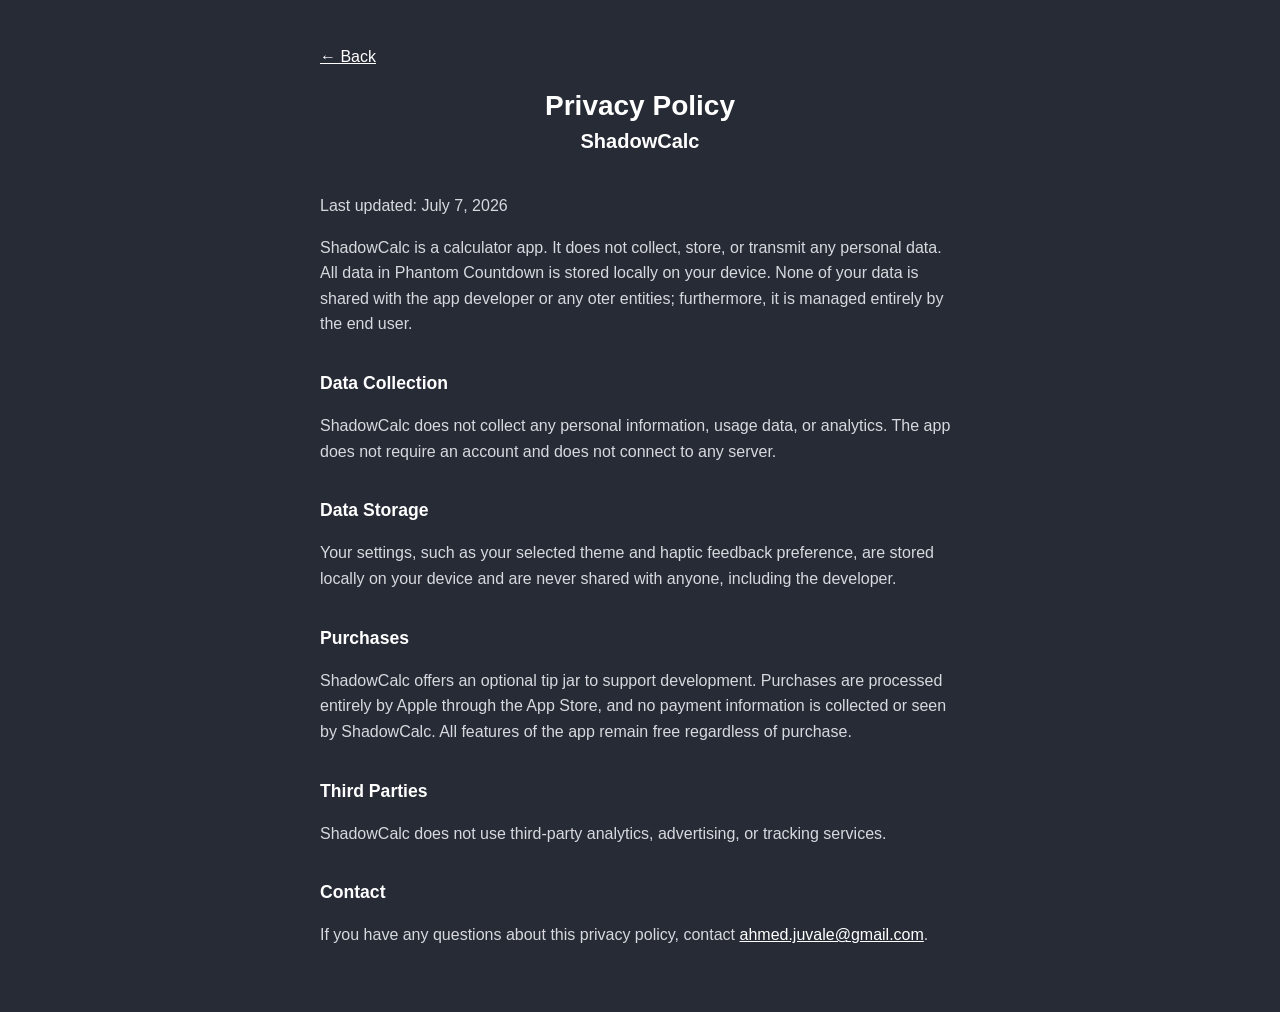
==== privacy.html @ 47352aea "feat: implemented site" ====
<!DOCTYPE html>
<html lang="en">
<head>
  <meta charset="UTF-8" />
  <meta name="viewport" content="width=device-width, initial-scale=1.0" />
  <title>Privacy Policy — ShadowCalc</title>
  <link rel="apple-touch-icon" href="assets/favicon-180.png" />
  <link rel="icon" href="assets/app-icon.png" />
  <link rel="stylesheet" href="style.css" />
  <style>
    .policy {
      max-width: 640px;
      text-align: left;
      line-height: 1.6;
    }
    .policy h2 {
      font-size: 1.1rem;
      margin-top: 32px;
    }
    .policy p {
      color: #d7d9de;
    }
    .back-link {
      color: #ffffff;
      text-decoration: underline;
      align-self: flex-start;
      margin-bottom: 24px;
      display: inline-block;
    }
  </style>
</head>
<body>
  <main class="page">
    <a class="back-link" href="index.html">&larr; Back</a>
    <h1 class="name" style="font-size: 1.75rem;">Privacy Policy</h1>
    <p class="title" style="margin-bottom: 24px;">ShadowCalc</p>

    <div class="policy">
      <p>Last updated: July 7, 2026</p>

      <p>ShadowCalc is a calculator app. It does not collect, store, or transmit any personal data. All data in Phantom Countdown is stored locally on your device. None of your data is shared with the app developer or any oter entities; furthermore, it is managed entirely by the end user.</p>

      <h2>Data Collection</h2>
      <p>ShadowCalc does not collect any personal information, usage data, or analytics. The app does not require an account and does not connect to any server.</p>

      <h2>Data Storage</h2>
      <p>Your settings, such as your selected theme and haptic feedback preference, are stored locally on your device and are never shared with anyone, including the developer.</p>

      <h2>Purchases</h2>
      <p>ShadowCalc offers an optional tip jar to support development. Purchases are processed entirely by Apple through the App Store, and no payment information is collected or seen by ShadowCalc. All features of the app remain free regardless of purchase.</p>

      <h2>Third Parties</h2>
      <p>ShadowCalc does not use third-party analytics, advertising, or tracking services.</p>

      <h2>Contact</h2>
      <p>If you have any questions about this privacy policy, contact <a href="mailto:ahmed.juvale@gmail.com" style="color:#fff;">ahmed.juvale@gmail.com</a>.</p>
    </div>
  </main>
</body>
</html>
---- style.css ----
:root {
  color-scheme: dark;
}

* {
  box-sizing: border-box;
}

body {
  margin: 0;
  min-height: 100vh;
  display: flex;
  align-items: center;
  justify-content: center;
  background: #262b36;
  font-family: -apple-system, BlinkMacSystemFont, "Helvetica Neue", Arial, sans-serif;
  color: #ffffff;
}

.page {
  display: flex;
  flex-direction: column;
  align-items: center;
  text-align: center;
  padding: 48px 24px;
}

.name {
  font-size: 2.25rem;
  font-weight: 700;
  margin: 0 0 8px;
}

.title {
  font-size: 1.25rem;
  font-weight: 700;
  margin: 0 0 32px;
  color: #ffffff;
}

.app-icon {
  width: 180px;
  height: 180px;
  border-radius: 32px;
  box-shadow: 0 10px 30px rgba(0, 0, 0, 0.4);
  margin-bottom: 24px;
}

.app-name {
  font-size: 1.5rem;
  margin: 0 0 20px;
}

.badge-link {
  display: inline-block;
  margin-bottom: 16px;
}

.badge {
  height: 40px;
}

.privacy-link {
  color: #ffffff;
  text-decoration: underline;
  font-size: 0.95rem;
}
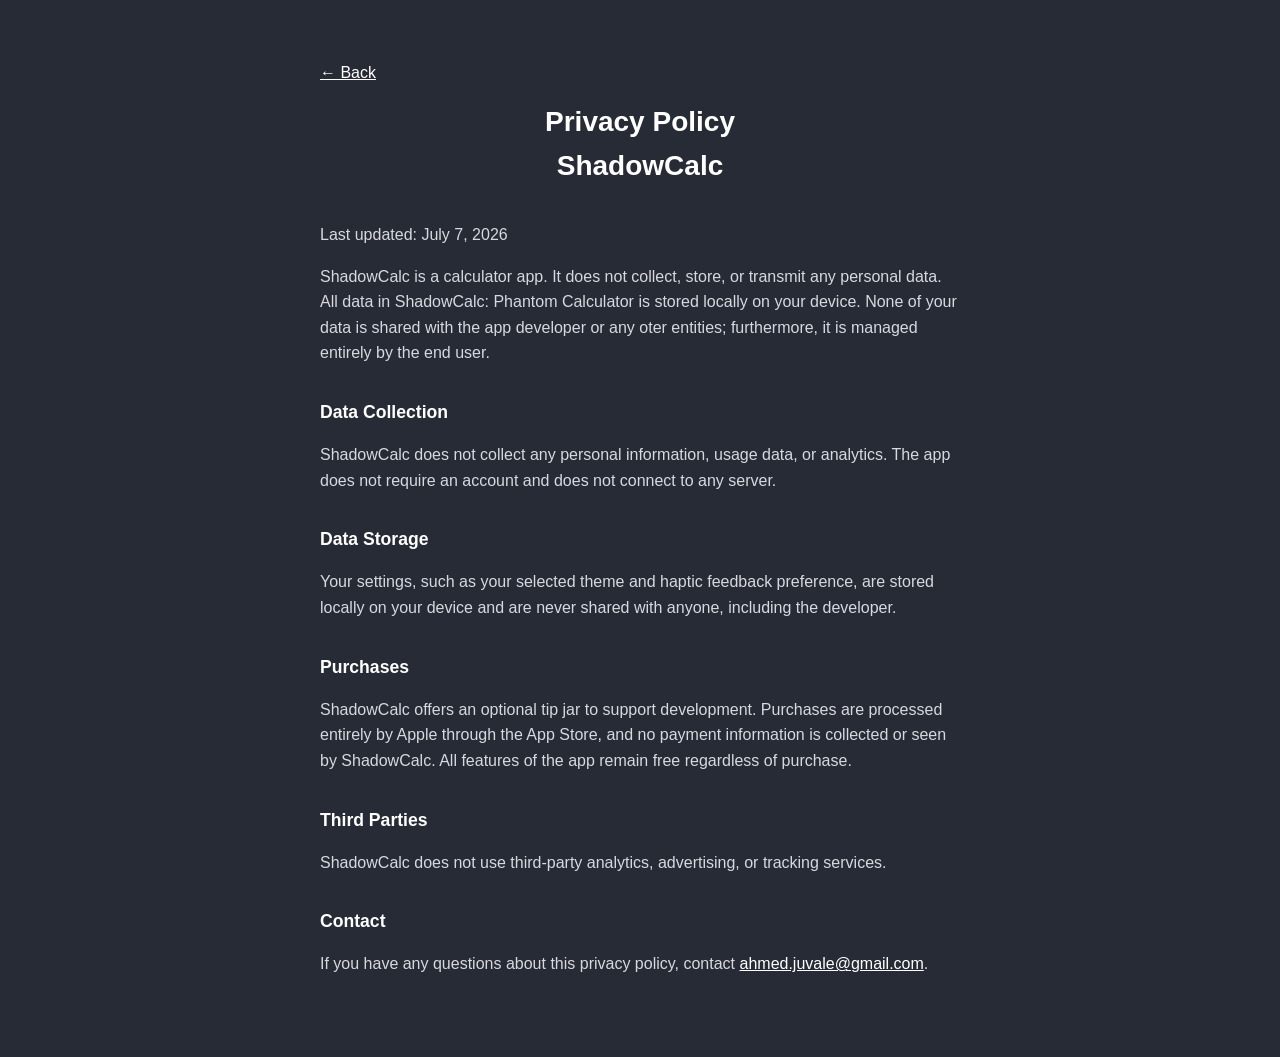
==== commit a3147d3f: "chore: typo" ====
--- a/privacy.html
+++ b/privacy.html
@@ -38,7 +38,7 @@
     <div class="policy">
       <p>Last updated: July 7, 2026</p>
 
-      <p>ShadowCalc is a calculator app. It does not collect, store, or transmit any personal data. All data in Phantom Countdown is stored locally on your device. None of your data is shared with the app developer or any oter entities; furthermore, it is managed entirely by the end user.</p>
+      <p>ShadowCalc is a calculator app. It does not collect, store, or transmit any personal data. All data in ShadowCalc: Phantom Calculator is stored locally on your device. None of your data is shared with the app developer or any oter entities; furthermore, it is managed entirely by the end user.</p>
 
       <h2>Data Collection</h2>
       <p>ShadowCalc does not collect any personal information, usage data, or analytics. The app does not require an account and does not connect to any server.</p>
--- a/style.css
+++ b/style.css
@@ -22,42 +22,43 @@
   flex-direction: column;
   align-items: center;
   text-align: center;
-  padding: 48px 24px;
+  padding: 64px 32px;
+  max-width: 720px;
 }
 
 .name {
-  font-size: 2.25rem;
+  font-size: 3.5rem;
   font-weight: 700;
-  margin: 0 0 8px;
+  margin: 0 0 12px;
 }
 
 .title {
-  font-size: 1.25rem;
+  font-size: 1.75rem;
   font-weight: 700;
-  margin: 0 0 32px;
+  margin: 0 0 48px;
   color: #ffffff;
 }
 
 .app-icon {
-  width: 180px;
-  height: 180px;
-  border-radius: 32px;
-  box-shadow: 0 10px 30px rgba(0, 0, 0, 0.4);
-  margin-bottom: 24px;
+  width: 280px;
+  height: 280px;
+  border-radius: 48px;
+  box-shadow: 0 16px 40px rgba(0, 0, 0, 0.4);
+  margin-bottom: 32px;
 }
 
 .app-name {
-  font-size: 1.5rem;
-  margin: 0 0 20px;
+  font-size: 2rem;
+  margin: 0 0 28px;
 }
 
 .badge-link {
   display: inline-block;
-  margin-bottom: 16px;
+  margin-bottom: 20px;
 }
 
 .badge {
-  height: 40px;
+  height: 56px;
 }
 
 .privacy-link {
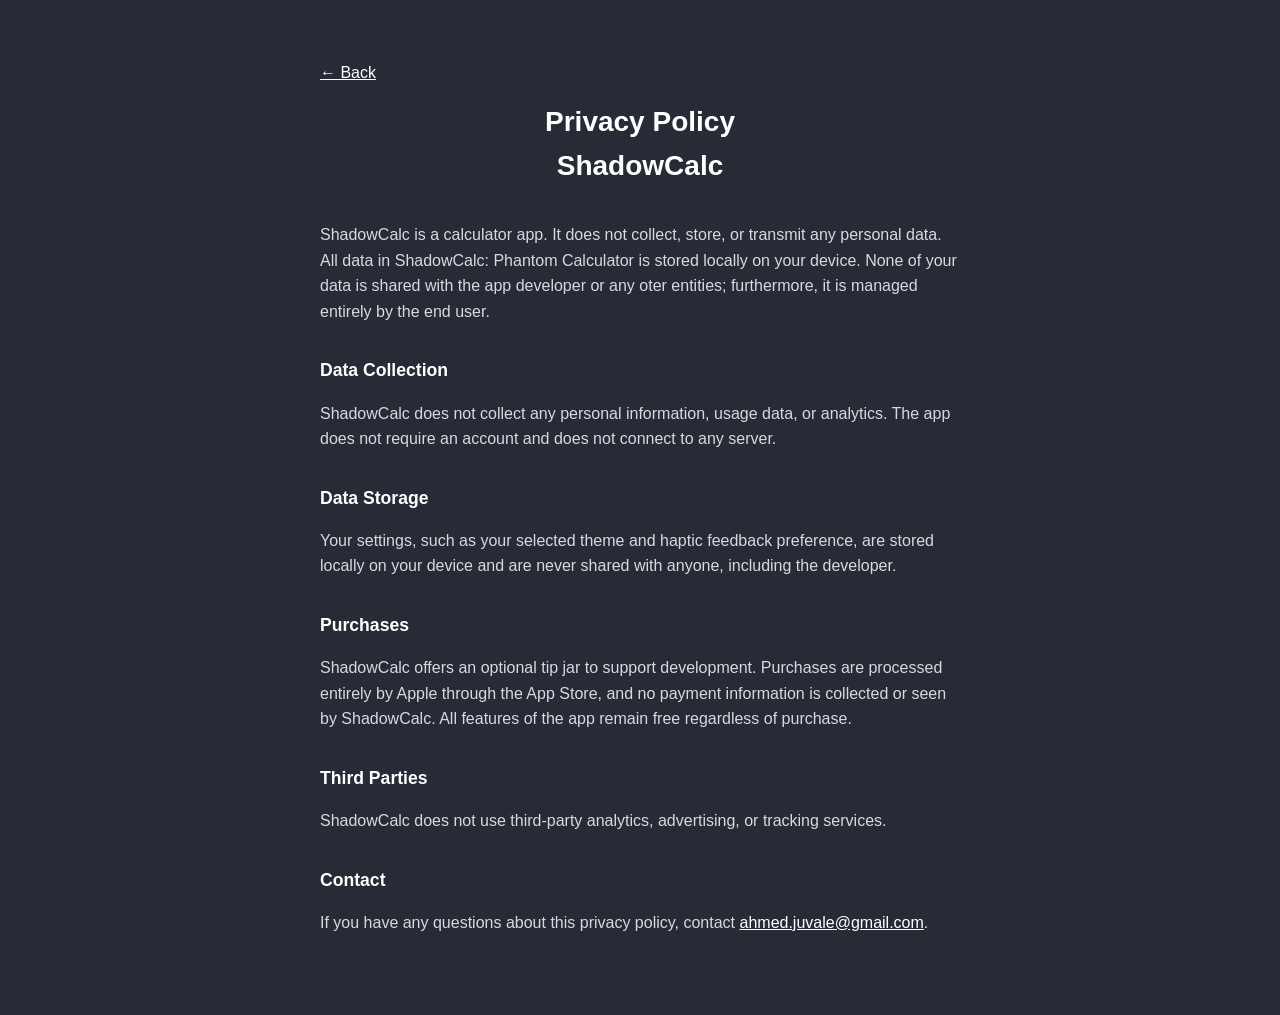
==== commit 3ad481c9: "chore: updated text" ====
--- a/privacy.html
+++ b/privacy.html
@@ -36,7 +36,6 @@
     <p class="title" style="margin-bottom: 24px;">ShadowCalc</p>
 
     <div class="policy">
-      <p>Last updated: July 7, 2026</p>
 
       <p>ShadowCalc is a calculator app. It does not collect, store, or transmit any personal data. All data in ShadowCalc: Phantom Calculator is stored locally on your device. None of your data is shared with the app developer or any oter entities; furthermore, it is managed entirely by the end user.</p>
 
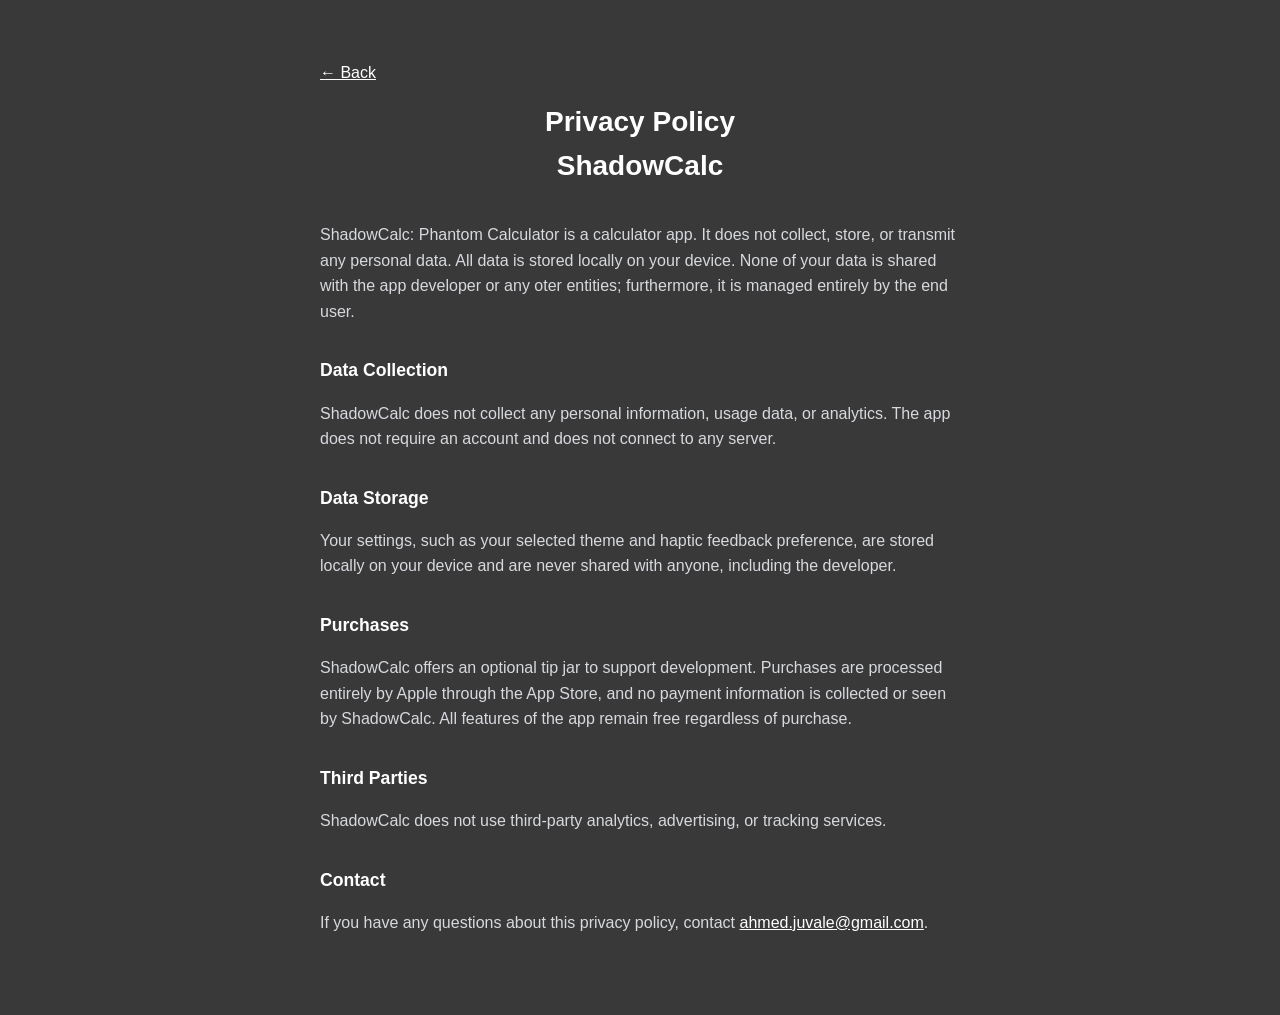
==== commit 28258960: "chore: updated text" ====
--- a/privacy.html
+++ b/privacy.html
@@ -37,7 +37,7 @@
 
     <div class="policy">
 
-      <p>ShadowCalc is a calculator app. It does not collect, store, or transmit any personal data. All data in ShadowCalc: Phantom Calculator is stored locally on your device. None of your data is shared with the app developer or any oter entities; furthermore, it is managed entirely by the end user.</p>
+      <p>ShadowCalc: Phantom Calculator is a calculator app. It does not collect, store, or transmit any personal data. All data is stored locally on your device. None of your data is shared with the app developer or any oter entities; furthermore, it is managed entirely by the end user.</p>
 
       <h2>Data Collection</h2>
       <p>ShadowCalc does not collect any personal information, usage data, or analytics. The app does not require an account and does not connect to any server.</p>
--- a/style.css
+++ b/style.css
@@ -12,7 +12,7 @@
   display: flex;
   align-items: center;
   justify-content: center;
-  background: #262b36;
+  background: #393939;
   font-family: -apple-system, BlinkMacSystemFont, "Helvetica Neue", Arial, sans-serif;
   color: #ffffff;
 }
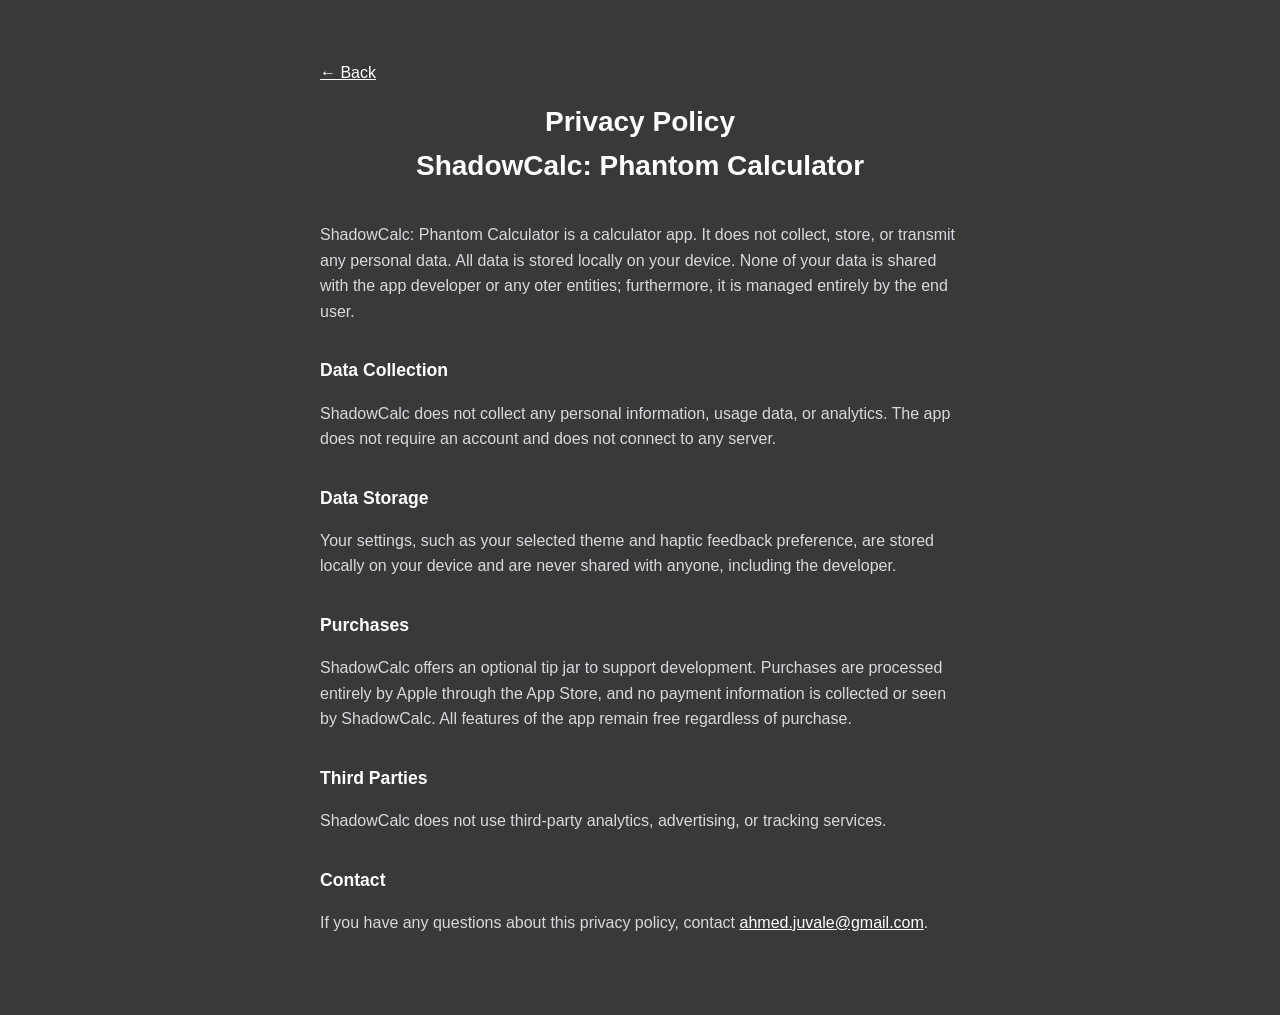
==== commit 5da86c24: "chore: updated title" ====
--- a/privacy.html
+++ b/privacy.html
@@ -33,7 +33,7 @@
   <main class="page">
     <a class="back-link" href="index.html">&larr; Back</a>
     <h1 class="name" style="font-size: 1.75rem;">Privacy Policy</h1>
-    <p class="title" style="margin-bottom: 24px;">ShadowCalc</p>
+    <p class="title" style="margin-bottom: 24px;">ShadowCalc: Phantom Calculator</p>
 
     <div class="policy">
 
